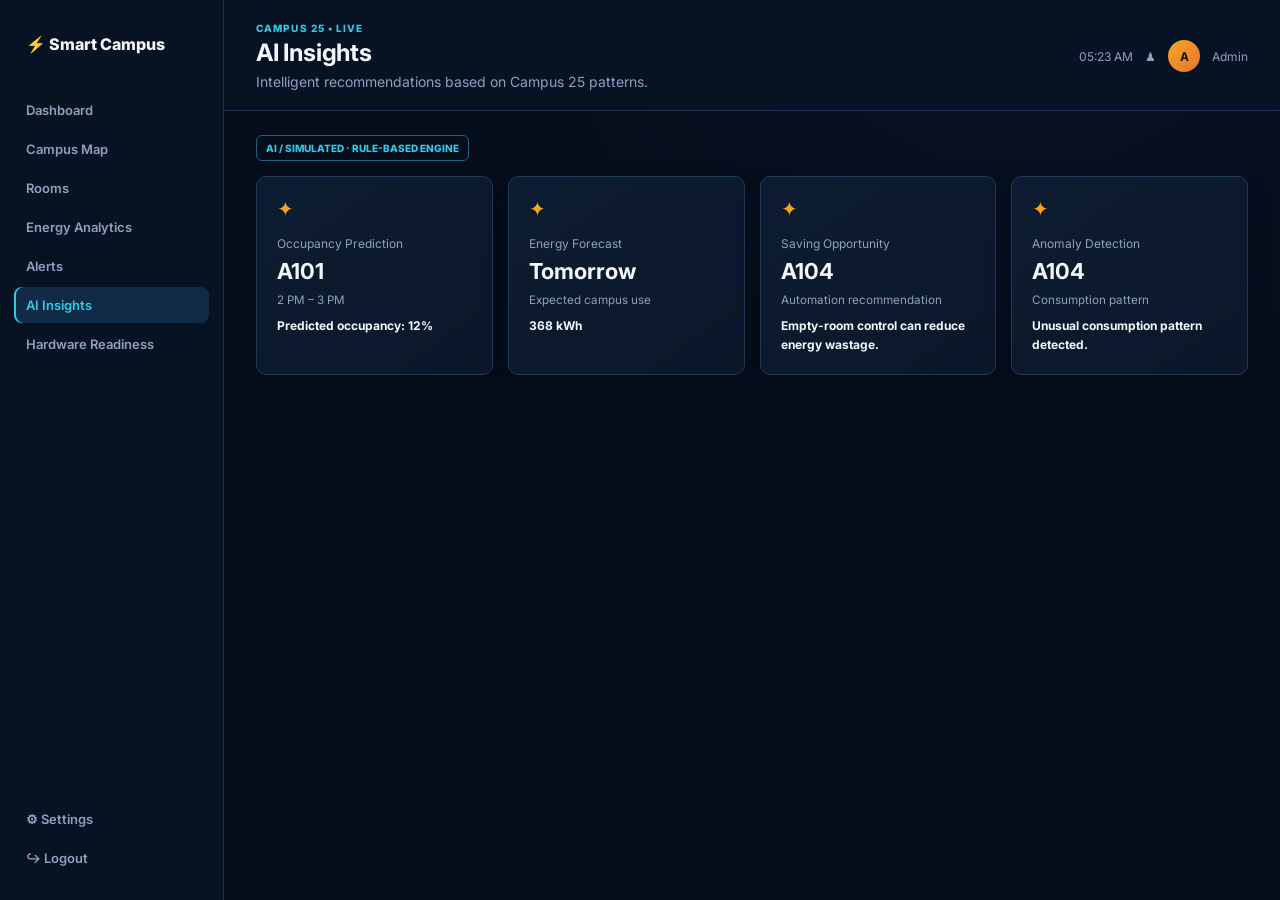
==== ai-insights.html @ fc89cb8b "Initial smart campus project" ====
<!doctype html>
<html lang="en">

<head>
    <meta charset="UTF-8">
    <meta name="viewport" content="width=device-width,initial-scale=1">
    <title>AI Insights | Smart Campus</title>
    <link href="https://fonts.googleapis.com/css2?family=Inter:wght@400;500;600;700&display=swap" rel="stylesheet">
    <link rel="stylesheet" href="css/style.css">
    <link rel="stylesheet" href="css/app-polish.css">
</head>

<body data-page="ai">
    <div id="app"></div>
    <script src="main.js"></script>
</body>

</html>
---- css/style.css ----
:root{--bg:#07101f;--panel:#0c1a30;--panel2:#10223d;--line:#1b3658;--text:#f4f7fb;--muted:#8fa1bb;--orange:#f5a623;--green:#32d583;--cyan:#37c7e8;--red:#f97066}*{box-sizing:border-box}body{margin:0;background:var(--bg);color:var(--text);font:14px Inter,Arial,sans-serif}a{color:inherit;text-decoration:none}button,input,select{font:inherit}.shell{min-height:100vh;display:grid;grid-template-columns:245px 1fr}.sidebar{background:#081426;border-right:1px solid var(--line);padding:28px 16px;display:flex;flex-direction:column;position:sticky;top:0;height:100vh}.brand{font-size:18px;font-weight:800;padding:8px 12px;margin-bottom:34px}.brand:first-letter{color:var(--orange)}nav{display:grid;gap:6px}nav a{padding:12px;border-radius:10px;color:var(--muted);font-weight:600}nav a:hover,nav a.active{background:#172944;color:#fff}nav a.active{box-shadow:inset 3px 0 var(--orange);color:var(--orange)}.bottom{margin-top:auto}main{min-width:0}header{padding:27px 36px 24px;border-bottom:1px solid var(--line);display:flex;justify-content:space-between;align-items:center;background:#09162a}h1,h2,p{margin:0}h1{font-size:25px;margin:4px 0 6px}h2{font-size:16px}.muted,small{color:var(--muted)}.eyebrow{color:var(--cyan);font-size:11px;letter-spacing:1.1px;font-weight:800}.profile{display:flex;align-items:center;gap:12px;color:var(--muted)}.avatar{display:grid;place-items:center;background:linear-gradient(135deg,#f5a623,#e87332);color:#17130b;width:30px;height:30px;border-radius:50%}.content{padding:28px 36px;max-width:1600px}.card{background:linear-gradient(145deg,var(--panel),#0a172a);border:1px solid var(--line);border-radius:14px;padding:20px;box-shadow:0 12px 30px #02071344}.hero{display:flex;justify-content:space-between;align-items:center;border-color:#30507a;background:linear-gradient(105deg,#102947,#0c1a30)}.hero h2{font-size:22px;margin:5px 0}.hero i{font-style:normal;font-size:11px;color:var(--green)}.btn{display:inline-block;border:0;border-radius:8px;background:var(--orange);color:#201609;padding:10px 14px;font-weight:800;margin-left:8px;cursor:pointer}.btn.ghost{background:transparent;color:var(--orange);border:1px solid #875f1a}.automation{margin:18px 0;padding:12px 16px;border-radius:10px;background:#0b332c;border:1px solid #176a55}.automation b{color:var(--green)}.automation p{color:#9ac6ba;font-size:12px;margin-top:4px}.kpis{display:grid;grid-template-columns:repeat(5,1fr);gap:14px;margin:18px 0}.kpi{position:relative}.kpi>span{float:right;color:var(--orange);font-size:19px}.kpi p{color:var(--muted);font-size:12px}.kpi strong{display:block;font-size:23px;margin:10px 0 5px}.kpi small{font-size:11px}.two-col{display:grid;grid-template-columns:1.7fr 1fr;gap:18px}.title{display:flex;justify-content:space-between;align-items:flex-start;margin-bottom:16px}.title a{color:var(--orange);font-size:12px}.table-wrap{overflow:auto}table{border-collapse:collapse;width:100%;font-size:12px}th{text-align:left;color:var(--muted);font-size:10px;letter-spacing:.6px;padding:0 10px 10px}td{border-top:1px solid #18304d;padding:12px 10px;white-space:nowrap}tbody tr{cursor:pointer}tbody tr:hover{background:#102440}.badge{padding:4px 8px;border-radius:99px;font-size:10px;font-weight:800;display:inline-block}.occupied,.on{background:#123e34;color:#5ee6a9}.empty,.off{background:#1c2b40;color:#9aacc7}.warning,.medium{background:#4a3511;color:#f7c967}.resolved{background:#26374e;color:#9db0ca}.alert{display:flex;gap:10px;padding:13px 0;border-bottom:1px solid #18304d}.alert p{font-size:12px;color:var(--muted);margin:5px 0}.dot{width:8px;height:8px;border-radius:50%;background:var(--orange);margin-top:5px;flex:none}.dot.resolved{background:var(--muted)}.toolbar{display:flex;gap:12px;align-items:center;margin-bottom:18px}.toolbar input,.toolbar select{background:#091629;border:1px solid var(--line);border-radius:8px;color:#fff;padding:10px}.toolbar input{flex:1}.chips,.filter-row{display:flex;gap:7px;flex-wrap:wrap}.chip{border:1px solid var(--line);background:#0b182b;color:var(--muted);border-radius:7px;padding:8px 11px;text-transform:capitalize;cursor:pointer}.chip.selected{color:var(--orange);border-color:#875f1a;background:#31240e}.room-grid{display:grid;grid-template-columns:repeat(3,1fr);gap:15px}.room{cursor:pointer;transition:.2s}.room:hover{transform:translateY(-3px);border-color:#416b9e}.room p{color:var(--muted);font-size:12px;margin-top:4px}.metrics{display:grid;grid-template-columns:1fr 1fr;gap:13px;border-top:1px solid #1a3150;padding-top:15px;color:var(--muted);font-size:11px}.metrics span b{display:block;color:#fff;font-size:13px;margin-top:4px;text-transform:capitalize}.back{display:inline-block;color:var(--orange);margin-bottom:15px}.detail{max-width:760px}.large{grid-template-columns:repeat(4,1fr)}.controls{max-width:760px;margin-top:16px}.controls>div{display:flex;align-items:center;justify-content:space-between;padding:14px 0;border-bottom:1px solid #18304d}.switch{width:42px;height:23px;border-radius:99px;border:0;background:#29405d;position:relative;cursor:pointer}.switch:after{content:'';position:absolute;width:17px;height:17px;border-radius:50%;background:#fff;left:3px;top:3px;transition:.2s}.switch.on{background:var(--green)}.switch.on:after{left:22px}.chart-grid{display:grid;grid-template-columns:1fr 1fr;gap:16px}.chart h2{margin-bottom:20px}.bars{display:grid;gap:13px}.bars label{color:var(--muted);font-size:11px;display:flex;justify-content:space-between}.bars label b{color:#d8e3f4}.bars i{display:block;height:7px;border-radius:20px;background:#172b46;margin-top:5px}.bars em{height:100%;border-radius:20px;display:block;background:linear-gradient(90deg,var(--cyan),#2785d6)}.insights{margin-top:16px;display:flex;gap:30px;align-items:center}.insights div{color:var(--muted)}.insights b{display:block;color:#fff;margin-top:5px}.alert-list{display:grid;gap:12px;margin-top:15px}.alert-item{display:flex;justify-content:space-between;align-items:center}.alert-item h2{margin:7px 0}.alert-item p{color:var(--muted);margin:7px 0}.map{min-height:540px;position:relative;overflow:hidden;background:radial-gradient(circle at 70% 20%,#264966,#0b1930 55%,#07101f);background-image:linear-gradient(120deg,#0a192d99,#173c4a99),repeating-linear-gradient(30deg,transparent 0 35px,#1b40504a 36px 38px)}.map-copy{position:absolute;top:45px;left:45px;max-width:260px}.map-copy h2{font-size:25px;margin:8px 0}.map-copy p:last-child{color:var(--muted)}.map-zone{position:absolute;border:1px solid;border-radius:11px;padding:16px;text-align:left;display:grid;gap:5px;color:#fff;cursor:pointer;min-width:150px}.map-zone span{font-size:12px}.map-zone small{text-transform:uppercase;font-weight:800}.efficient{background:#0a523acc;border-color:#36c787}.moderate{background:#745311cc;border-color:#e0ad35}.high{background:#6b252bcc;border-color:#f57070}.map-zone:nth-of-type(2){top:150px;left:40%}.map-zone:nth-of-type(3){top:325px;left:28%}.map-zone:nth-of-type(4){top:220px;right:13%}.map-zone.library{bottom:55px;right:34%}.ai-label{display:inline-block;margin-bottom:15px;padding:6px 9px;color:var(--cyan);border:1px solid #24627d;border-radius:6px;font-size:10px;font-weight:800}.ai-grid{display:grid;grid-template-columns:repeat(4,1fr);gap:15px}.ai-card>span{color:var(--orange);font-size:20px}.ai-card p{color:var(--muted);font-size:12px;margin:15px 0 7px}.ai-card h2{font-size:22px}.ai-card small{display:block;margin:9px 0}.ai-card>b{font-size:12px;line-height:1.5}.toast{position:fixed;right:25px;bottom:25px;background:#153658;border:1px solid #3e84b4;padding:13px 17px;border-radius:8px;z-index:9;box-shadow:0 12px 30px #0008}@media(max-width:1050px){.kpis{grid-template-columns:repeat(3,1fr)}.room-grid,.ai-grid{grid-template-columns:repeat(2,1fr)}}@media(max-width:760px){.shell{grid-template-columns:1fr}.sidebar{position:relative;height:auto;display:block;padding:13px}.sidebar nav{display:flex;overflow:auto}.sidebar .bottom{display:none}.brand{display:block;margin:0}header{padding:20px}.content{padding:18px}.profile{display:none}.two-col,.chart-grid{grid-template-columns:1fr}.kpis{grid-template-columns:1fr 1fr}.toolbar{align-items:stretch;flex-direction:column}.room-grid,.ai-grid{grid-template-columns:1fr}.hero{gap:15px;align-items:flex-start;flex-direction:column}.large{grid-template-columns:1fr 1fr}.map-zone{position:relative!important;top:auto!important;left:auto!important;right:auto!important;bottom:auto!important;margin:10px;min-width:0}.map{display:flex;flex-wrap:wrap;padding-top:180px}.map-copy{top:20px;left:20px}.insights{display:grid;grid-template-columns:1fr 1fr}}
---- css/app-polish.css ----
:root{--bg:#060d1b;--panel:#0d192c;--panel-soft:#101f35;--line:#203654;--muted:#8ea2bd;--text:#f4f7fb;--cyan:#35c8e8;--orange:#f6a51a;--green:#35d48a;--red:#f97066}body{background:var(--bg);font-family:Inter,Arial,sans-serif}.shell{grid-template-columns:224px minmax(0,1fr);background:radial-gradient(circle at 80% -10%,#16325233,transparent 34%),var(--bg)}.sidebar{background:#081426cc;border-right:1px solid #1a3150;padding:24px 14px;backdrop-filter:blur(12px)}.brand{font-size:16px;padding:10px 12px;margin-bottom:28px}.sidebar nav{gap:3px}.sidebar nav a{border-radius:8px;padding:10px 12px;font-size:13px;transition:background .2s,color .2s}.sidebar nav a:hover{background:#142945}.sidebar nav a.active{background:#112a45;color:var(--cyan);box-shadow:inset 2px 0 var(--cyan)}header{padding:22px 32px 20px;background:#081426b8;border-bottom-color:#1a3150}header h1{font-size:24px;letter-spacing:-.2px}header .eyebrow{font-size:10px}.content{padding:24px 32px 40px;max-width:1480px}.card{border-radius:10px;border-color:#203957;background:linear-gradient(145deg,#0e1c31,#0b1729);box-shadow:0 8px 24px #02071330}.kpis{gap:12px}.kpi{padding:16px}.kpi strong{font-size:22px}.hero{border-radius:10px}.btn{border-radius:7px;transition:transform .2s,background .2s}.btn:hover{transform:translateY(-1px)}.two-col{gap:16px}.two-col>.card{min-width:0}.title{gap:12px}.toolbar{border-radius:10px}.room-grid{gap:12px}.room.card:hover{border-color:#37749b;transform:translateY(-2px)}.room.card{transition:transform .2s,border-color .2s}.back{display:inline-flex;align-items:center;margin-bottom:14px;color:var(--cyan);font-size:12px;font-weight:700}.detail{padding:24px}.detail .title h2{font-size:24px}.detail+.controls{margin-top:14px}.controls{padding:20px}.controls>div{border-bottom:1px solid #1a304b;padding:14px 0}.controls>div:last-of-type{border-bottom:0}.controls .switch{margin-left:auto}.toast{border:1px solid #2d6680!important;background:#102b40!important;border-radius:8px!important}.profile{font-size:12px}.avatar{width:32px;height:32px}.content>.automation{border-radius:8px;margin:14px 0;background:#0b2535;border-left-color:var(--cyan)}@media(max-width:1050px){.shell{grid-template-columns:76px minmax(0,1fr)}.sidebar{padding:20px 10px}.sidebar .brand{font-size:0;text-align:center}.sidebar .brand:first-letter{font-size:18px}.sidebar nav a{font-size:0;text-align:center;padding:12px 6px}.sidebar nav a:before{content:'•';font-size:18px;color:var(--muted)}.sidebar nav a.active:before{color:var(--cyan)}.bottom{margin-top:auto}}@media(max-width:720px){.shell{display:block}.sidebar{position:relative;height:auto;display:flex;flex-direction:row;align-items:center;padding:10px 14px;border-right:0;border-bottom:1px solid var(--line)}.sidebar .brand{margin:0 auto 0 0;font-size:15px;text-align:left}.sidebar .brand:first-letter{font-size:15px}.sidebar nav{display:flex;gap:4px}.sidebar nav a{font-size:0;padding:8px}.sidebar nav a:before{font-size:15px}.sidebar .bottom{display:none}header{padding:18px 16px;align-items:flex-start}.profile{gap:7px}.content{padding:18px 16px 28px}.kpis{grid-template-columns:repeat(2,minmax(0,1fr))}.two-col{grid-template-columns:1fr}.hero{gap:16px;align-items:flex-start;flex-direction:column}}@media(max-width:470px){.kpis{grid-template-columns:1fr}.profile>span:first-child{display:none}.content{padding-inline:12px}.detail .metrics{grid-template-columns:1fr 1fr}.controls{padding:16px}}
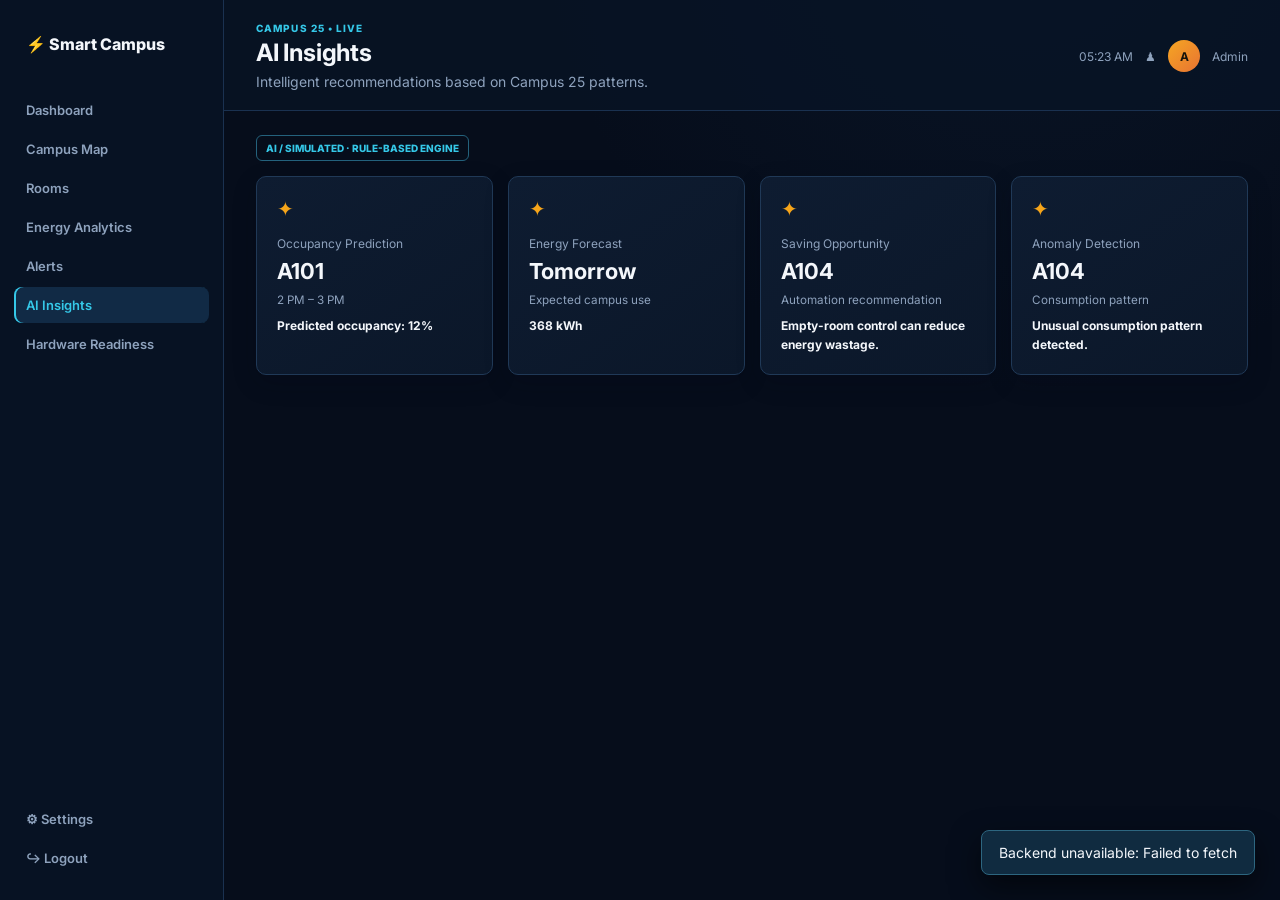
==== commit bf3d0daf: "Connect frontend to production API" ====
--- a/ai-insights.html
+++ b/ai-insights.html
@@ -12,7 +12,7 @@
 
 <body data-page="ai">
     <div id="app"></div>
-    <script src="main.js"></script>
+    <script src="api-config.js"></script><script src="main.js"></script>
 </body>
 
 </html>
